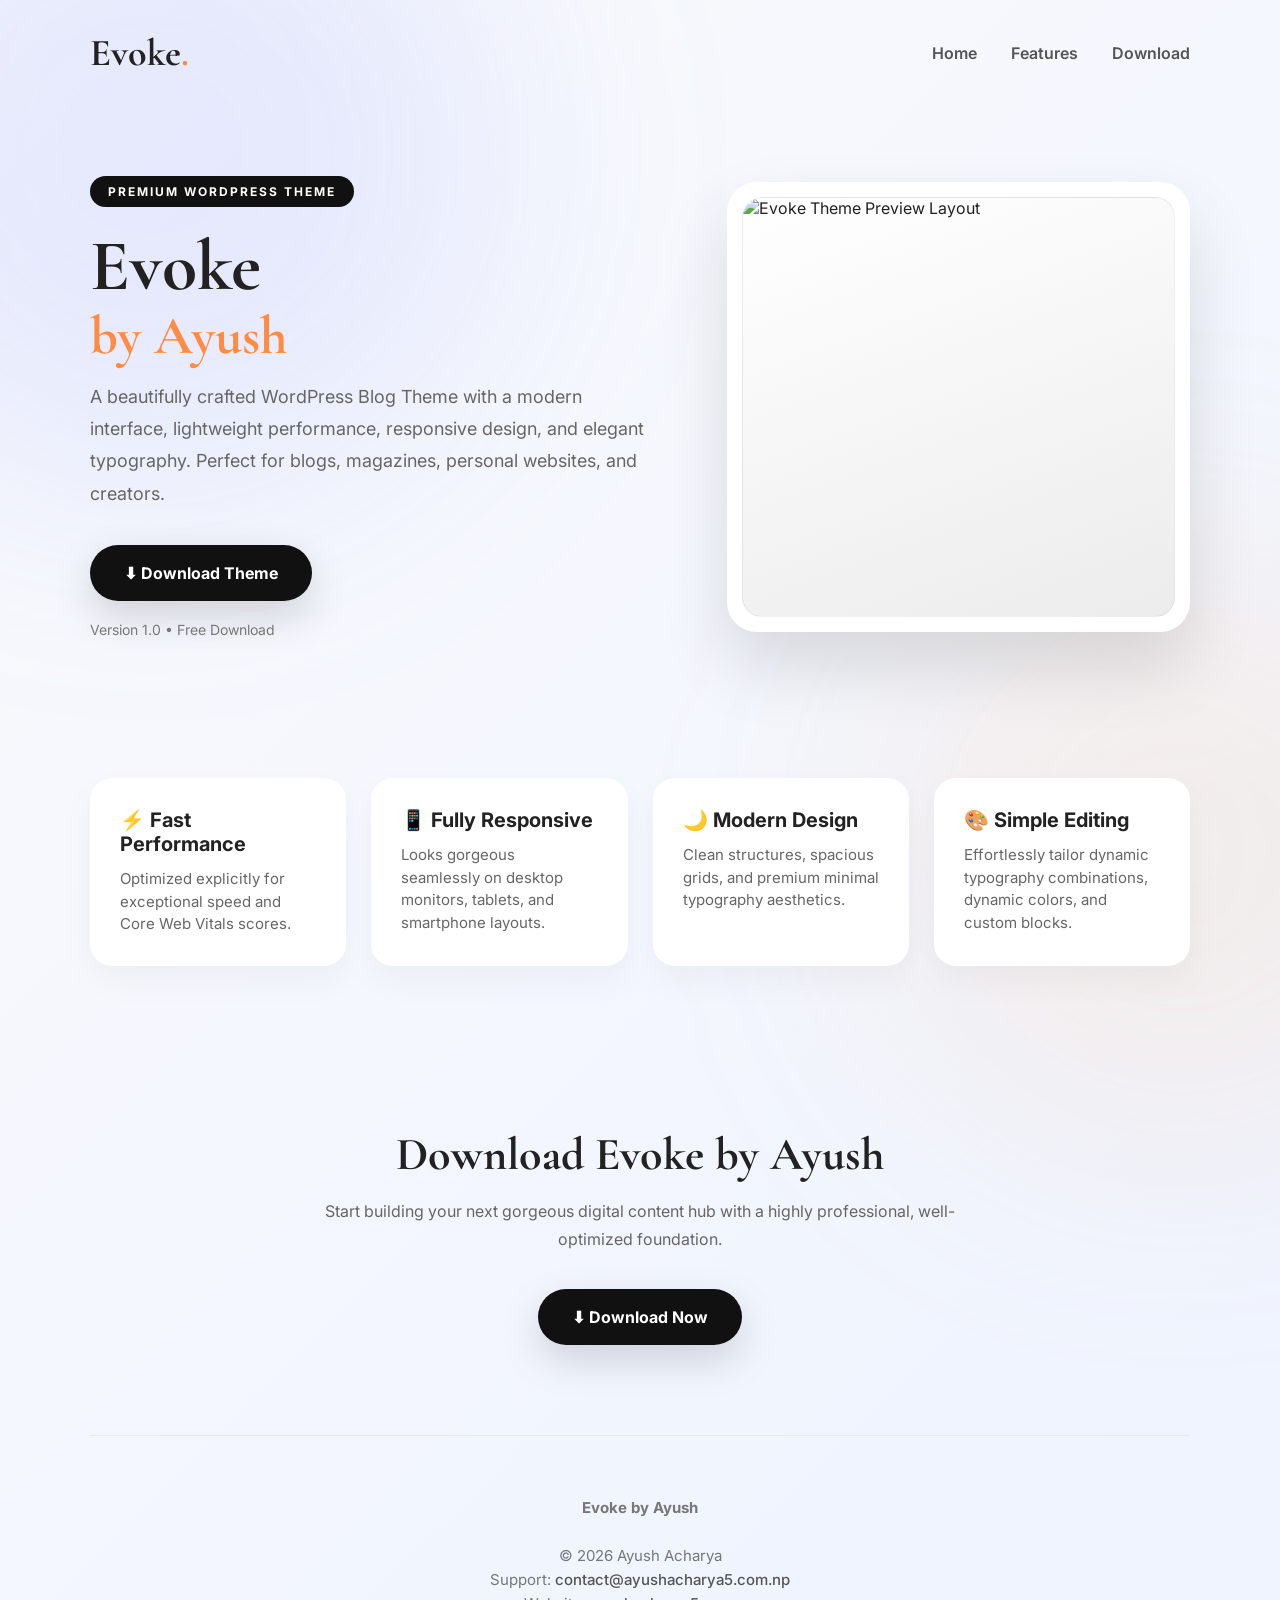
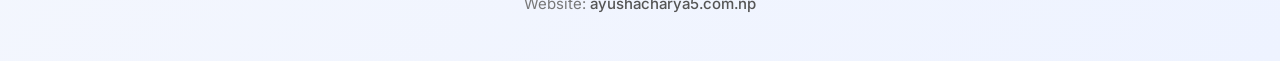
==== index.html @ 0aff495f "Create index.html" ====
<!DOCTYPE html>
<html lang="en">
<head>
    <meta charset="UTF-8">
    <meta name="viewport" content="width=device-width, initial-scale=1.0">
    <title>Evoke by Ayush - Premium WordPress Blog Theme</title>
    <meta name="description" content="Download Evoke by Ayush - A beautiful modern WordPress Blog Theme.">

    <link rel="preconnect" href="https://fonts.googleapis.com">
    <link rel="preconnect" href="https://fonts.gstatic.com" crossorigin>
    <link href="https://fonts.googleapis.com/css2?family=Inter:wght@300;400;500;600;700;800&family=Cormorant+Garamond:wght@600;700&display=swap" rel="stylesheet">

    <style>
        * {
            margin: 0;
            padding: 0;
            box-sizing: border-box;
        }

        html {
            scroll-behavior: smooth;
        }

        body {
            font-family: 'Inter', sans-serif;
            background: linear-gradient(135deg, #f9fafc, #eef3ff);
            color: #222;
            overflow-x: hidden;
            position: relative;
        }

        /* Ambient Glow Backgrounds */
        body::before {
            content: "";
            position: fixed;
            width: 700px;
            height: 700px;
            background: rgba(109, 124, 255, 0.12);
            border-radius: 50%;
            filter: blur(120px);
            top: -200px;
            left: -200px;
            z-index: -1;
        }

        body::after {
            content: "";
            position: fixed;
            width: 600px;
            height: 600px;
            background: rgba(255, 179, 107, 0.12);
            border-radius: 50%;
            filter: blur(120px);
            bottom: -250px;
            right: -200px;
            z-index: -1;
        }

        .container {
            width: min(1100px, 92%);
            margin: auto;
        }

        /* Header Navigation */
        header {
            padding: 30px 0;
            display: flex;
            justify-content: space-between;
            align-items: center;
        }

        .logo {
            font-size: 38px;
            font-family: "Cormorant Garamond", serif;
            font-weight: 700;
            text-decoration: none;
            color: #222;
        }

        .logo span {
            color: #ff8c42;
        }

        nav a {
            text-decoration: none;
            margin-left: 30px;
            color: #555;
            font-weight: 600;
            transition: color .3s ease;
        }

        nav a:hover {
            color: #111;
        }

        /* Hero Section */
        .hero {
            display: grid;
            grid-template-columns: 1.1fr 0.9fr;
            align-items: center;
            gap: 70px;
            padding: 70px 0;
        }

        .hero h1 {
            font-size: 72px;
            line-height: 1.1;
            font-family: "Cormorant Garamond", serif;
            margin-bottom: 15px;
            font-weight: 700;
        }

        .hero h1 span {
            color: #ff8c42;
            display: block;
            font-size: 54px;
        }

        .hero p {
            font-size: 18px;
            line-height: 1.8;
            color: #666;
            margin-bottom: 35px;
        }

        /* Buttons */
        .btn {
            display: inline-flex;
            align-items: center;
            gap: 12px;
            padding: 18px 34px;
            border-radius: 60px;
            text-decoration: none;
            background: #111;
            color: white;
            font-weight: 700;
            transition: transform 0.3s cubic-bezier(0.175, 0.885, 0.32, 1.275), background-color 0.3s ease, box-shadow 0.3s ease;
            box-shadow: 0 15px 40px rgba(0, 0, 0, .15);
        }

        .btn:hover {
            background: #ff8c42;
            box-shadow: 0 20px 40px rgba(255, 140, 66, 0.3);
        }

        /* Image Mockup Wrapper */
        .preview {
            background: white;
            border-radius: 30px;
            padding: 15px;
            box-shadow: 0 35px 70px rgba(0,0,0,.12);
            transition: transform 0.4s ease;
        }

        .preview:hover {
            transform: scale(1.02) rotate(1deg);
        }

        .mock {
            width: 100%;
            height: 420px;
            border-radius: 20px;
            overflow: hidden;
            display: flex;
            justify-content: center;
            align-items: center;
            background: linear-gradient(160deg, #ffffff, #ececec);
            border: 1px solid rgba(0,0,0,0.05);
        }

        .mock img {
            width: 100%;
            height: 100%;
            object-fit: cover;
            object-position: top;
        }

        /* Features Section */
        .features {
            padding: 70px 0;
            display: grid;
            grid-template-columns: repeat(auto-fit, minmax(220px, 1fr));
            gap: 25px;
        }

        .card {
            background: white;
            padding: 30px;
            border-radius: 22px;
            box-shadow: 0 15px 35px rgba(0,0,0,.04);
            transition: transform 0.3s ease, box-shadow 0.3s ease;
        }

        .card:hover {
            transform: translateY(-8px);
            box-shadow: 0 25px 50px rgba(0,0,0,.08);
        }

        .card h3 {
            margin-bottom: 12px;
            font-size: 20px;
        }

        .card p {
            color: #666;
            font-size: 15px;
            line-height: 1.5;
        }

        /* Download Section */
        .download {
            padding: 90px 0;
            text-align: center;
        }

        .download h2 {
            font-size: 46px;
            margin-bottom: 15px;
            font-family: "Cormorant Garamond", serif;
            font-weight: 700;
        }

        .download p {
            max-width: 700px;
            margin: auto;
            line-height: 1.8;
            color: #666;
            margin-bottom: 35px;
        }

        /* Footer */
        footer {
            padding: 60px 0 45px 0;
            text-align: center;
            color: #777;
            font-size: 15px;
            line-height: 1.6;
            border-top: 1px solid rgba(0,0,0,0.05);
        }

        footer a {
            color: #555;
            text-decoration: none;
            font-weight: 500;
        }

        footer a:hover {
            color: #ff8c42;
        }

        .badge {
            display: inline-block;
            background: #111;
            color: white;
            padding: 8px 18px;
            border-radius: 50px;
            margin-bottom: 20px;
            font-size: 12px;
            letter-spacing: 2px;
            text-transform: uppercase;
            font-weight: 700;
        }

        .counter {
            margin-top: 20px;
            font-size: 14px;
            color: #777;
        }

        /* Responsive Breakpoints */
        @media (max-width: 900px) {
            .hero {
                grid-template-columns: 1fr;
                text-align: center;
                gap: 40px;
                padding: 40px 0;
            }

            .hero h1 {
                font-size: 56px;
            }

            .hero h1 span {
                font-size: 42px;
            }

            nav {
                display: none;
            }

            .mock {
                height: 320px;
            }
        }
    </style>
</head>
<body>

<div class="container">

    <header>
        <a href="#" class="logo">Evoke<span>.</span></a>
        <nav>
            <a href="#">Home</a>
            <a href="#features">Features</a>
            <a href="#download">Download</a>
        </nav>
    </header>

    <section class="hero">
        <div>
            <div class="badge">Premium WordPress Theme</div>
            <h1>Evoke <span>by Ayush</span></h1>
            <p>
                A beautifully crafted WordPress Blog Theme with a modern interface, 
                lightweight performance, responsive design, and elegant typography. 
                Perfect for blogs, magazines, personal websites, and creators.
            </p>
            <a class="btn" href="https://github.com/ayushacharya05/Evokebyayush/archive/refs/heads/main.zip">
                ⬇ Download Theme
            </a>
            <div class="counter">Version 1.0 • Free Download</div>
        </div>

        <div class="preview">
            <div class="mock">
                <img src="https://raw.githubusercontent.com/ayushacharya05/Evokebyayush/refs/heads/main/downloadpage/screenshot.jpeg" alt="Evoke Theme Preview Layout">
            </div>
        </div>
    </section>

    <section class="features" id="features">
        <div class="card">
            <h3>⚡ Fast Performance</h3>
            <p>Optimized explicitly for exceptional speed and Core Web Vitals scores.</p>
        </div>
        <div class="card">
            <h3>📱 Fully Responsive</h3>
            <p>Looks gorgeous seamlessly on desktop monitors, tablets, and smartphone layouts.</p>
        </div>
        <div class="card">
            <h3>🌙 Modern Design</h3>
            <p>Clean structures, spacious grids, and premium minimal typography aesthetics.</p>
        </div>
        <div class="card">
            <h3>🎨 Simple Editing</h3>
            <p>Effortlessly tailor dynamic typography combinations, dynamic colors, and custom blocks.</p>
        </div>
    </section>

    <section class="download" id="download">
        <h2>Download Evoke by Ayush</h2>
        <p>Start building your next gorgeous digital content hub with a highly professional, well-optimized foundation.</p>
        <a class="btn" href="https://github.com/ayushacharya05/Evokebyayush/archive/refs/heads/main.zip">
            ⬇ Download Now
        </a>
    </section>

    <footer>
        <strong>Evoke by Ayush</strong><br><br>
        &copy; 2026 Ayush Acharya<br>
        Support: <a href="mailto:contact@ayushacharya5.com.np">contact@ayushacharya5.com.np</a><br>
        Website: <a href="https://ayushacharya5.com.np" target="_blank" rel="noopener">ayushacharya5.com.np</a>
    </footer>

</div>

<script>
    // Enhanced micro-interactions for download buttons
    document.querySelectorAll(".btn").forEach(btn => {
        btn.addEventListener("mousemove", () => {
            btn.style.transform = "translateY(-4px) scale(1.03)";
        });
        btn.addEventListener("mouseleave", () => {
            btn.style.transform = "translateY(0) scale(1)";
        });
    });
</script>

</body>
</html>
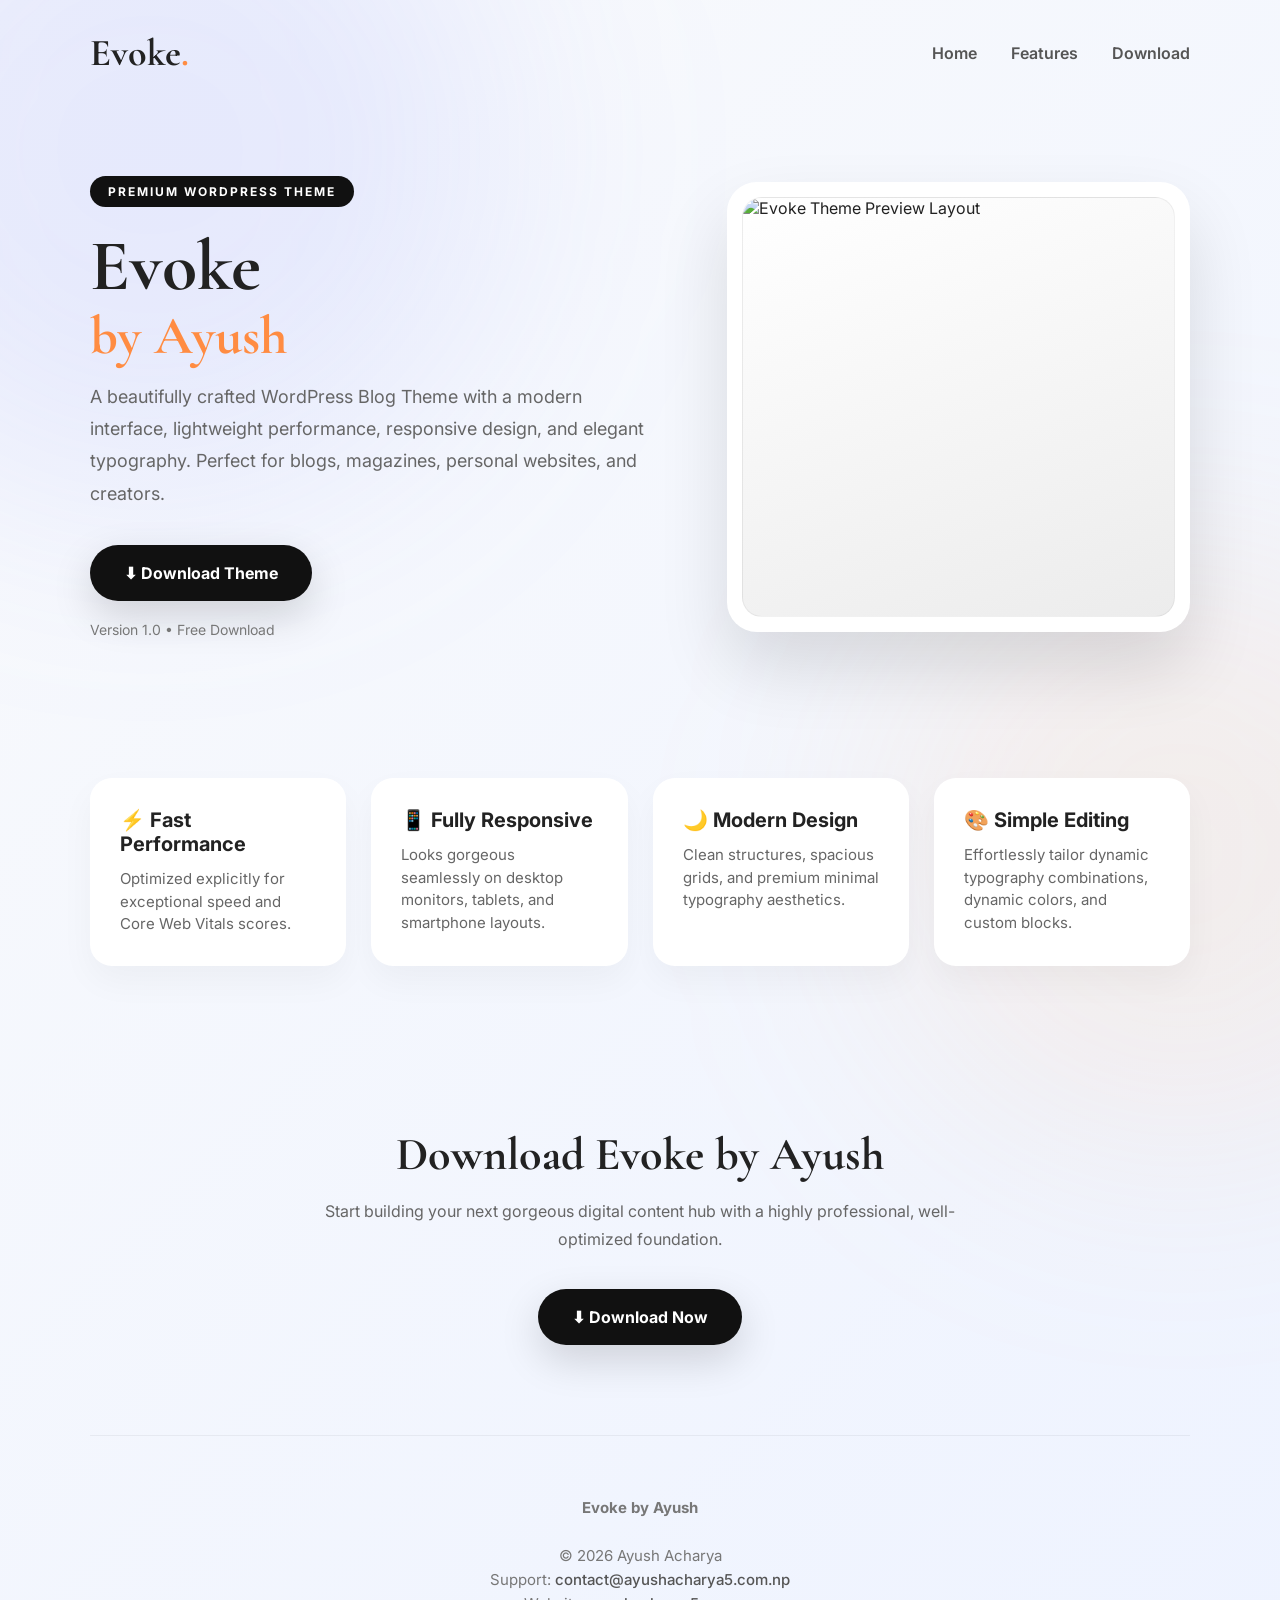
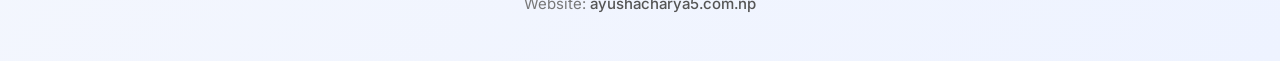
==== commit 51289f03: "Update index.html" ====
--- a/index.html
+++ b/index.html
@@ -324,7 +324,7 @@
 
         <div class="preview">
             <div class="mock">
-                <img src="https://raw.githubusercontent.com/ayushacharya05/Evokebyayush/refs/heads/main/downloadpage/screenshot.jpeg" alt="Evoke Theme Preview Layout">
+                <img src="https://github.com/ayushacharya05/Evokebyayush/blob/main/screenshot.gif?raw=true" alt="Evoke Theme Preview Layout">
             </div>
         </div>
     </section>
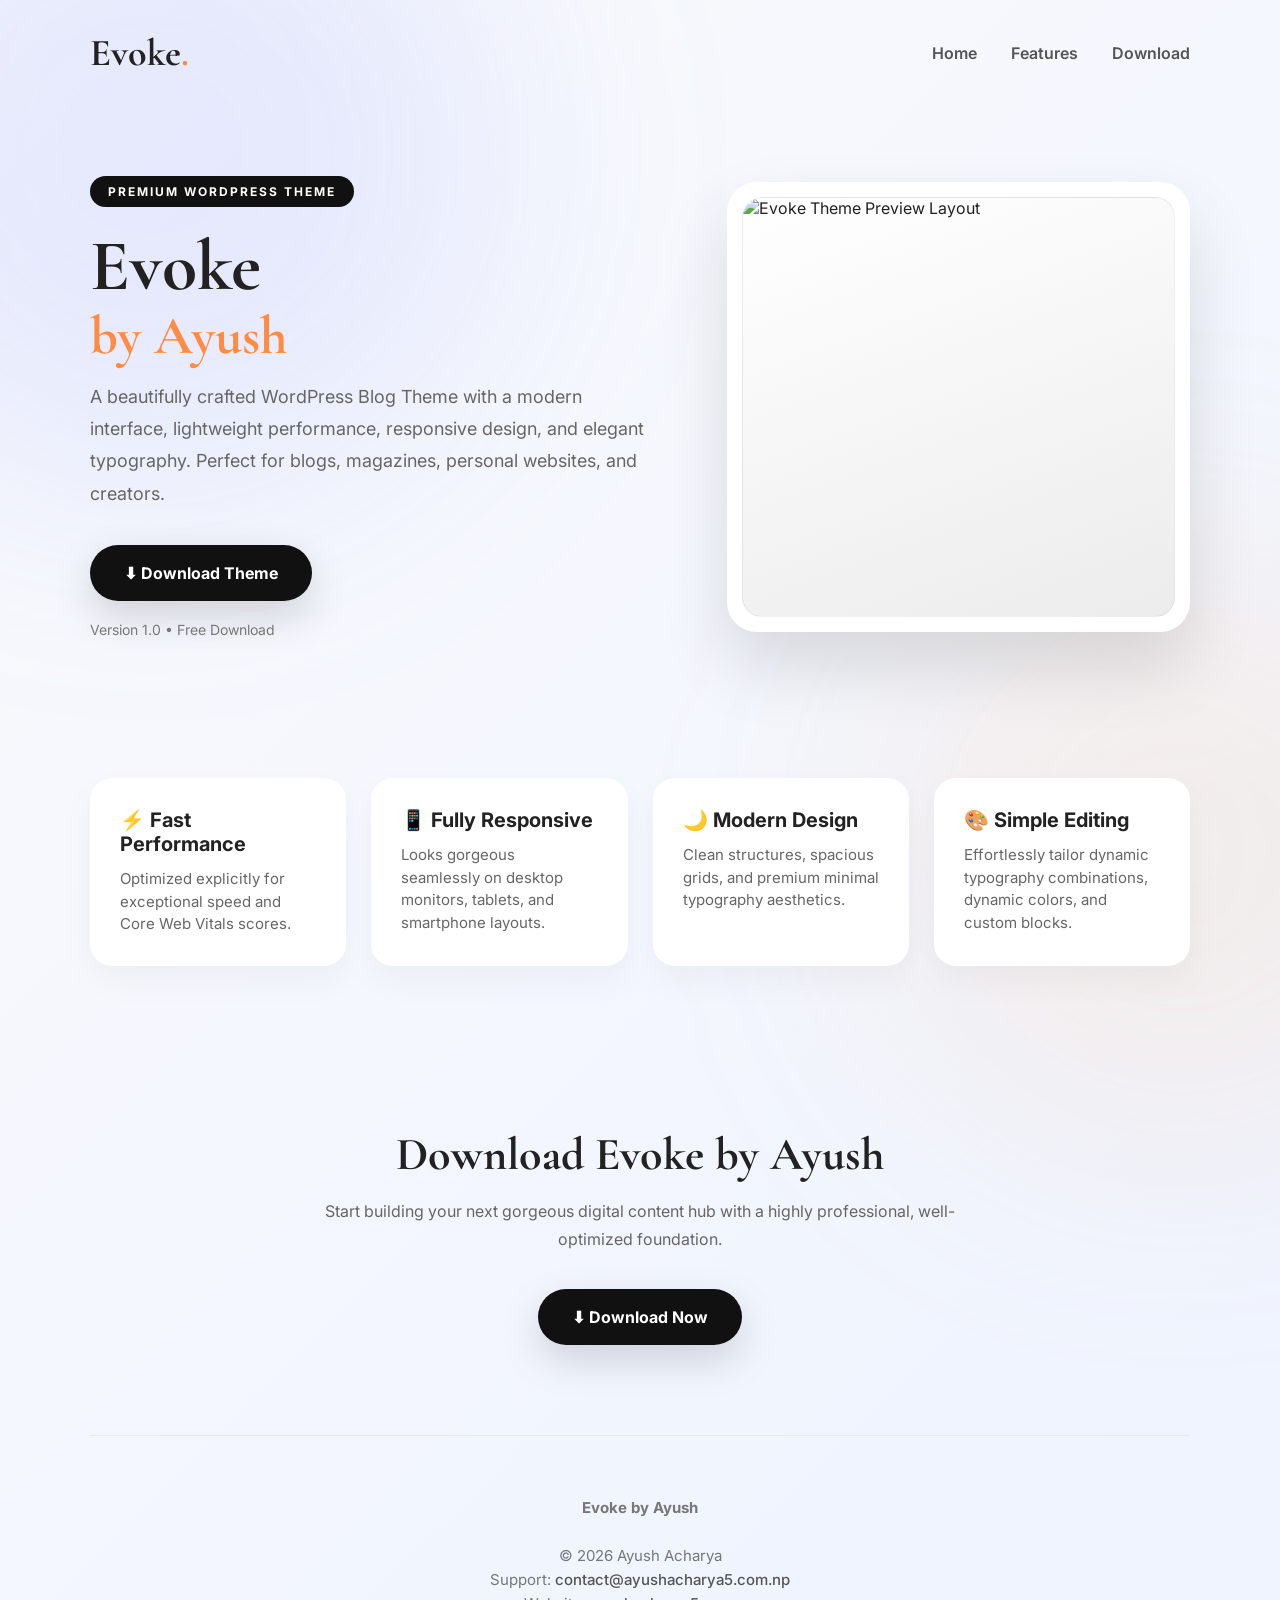
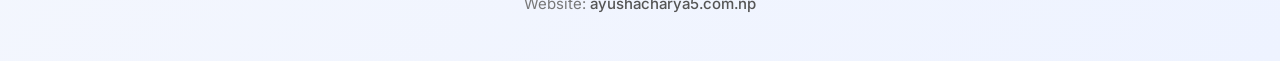
==== commit 369d9818: "Update index.html" ====
--- a/index.html
+++ b/index.html
@@ -324,7 +324,7 @@
 
         <div class="preview">
             <div class="mock">
-                <img src="https://github.com/ayushacharya05/Evokebyayush/blob/main/screenshot.gif?raw=true" alt="Evoke Theme Preview Layout">
+                <img src="https://raw.githubusercontent.com/ayushacharya05/Evokebyayush/refs/heads/main/screenshot.webp" alt="Evoke Theme Preview Layout">
             </div>
         </div>
     </section>
